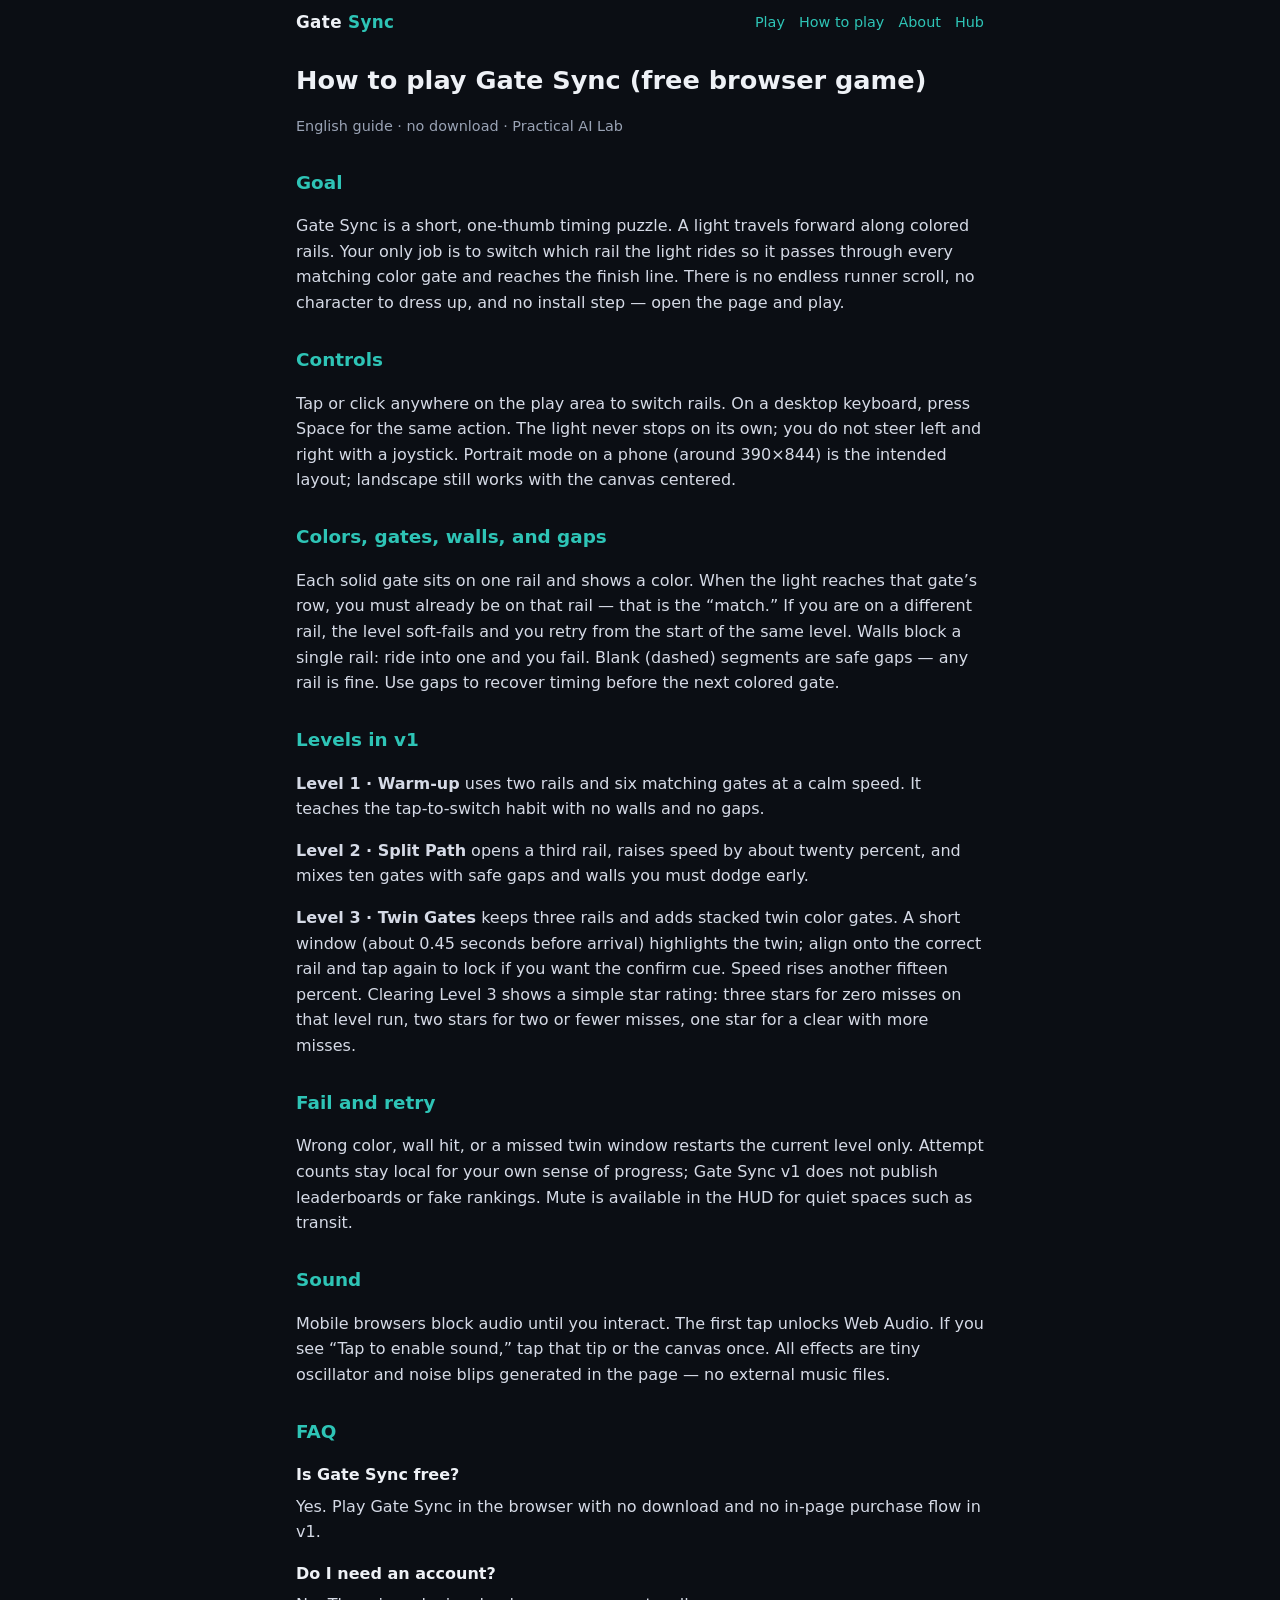
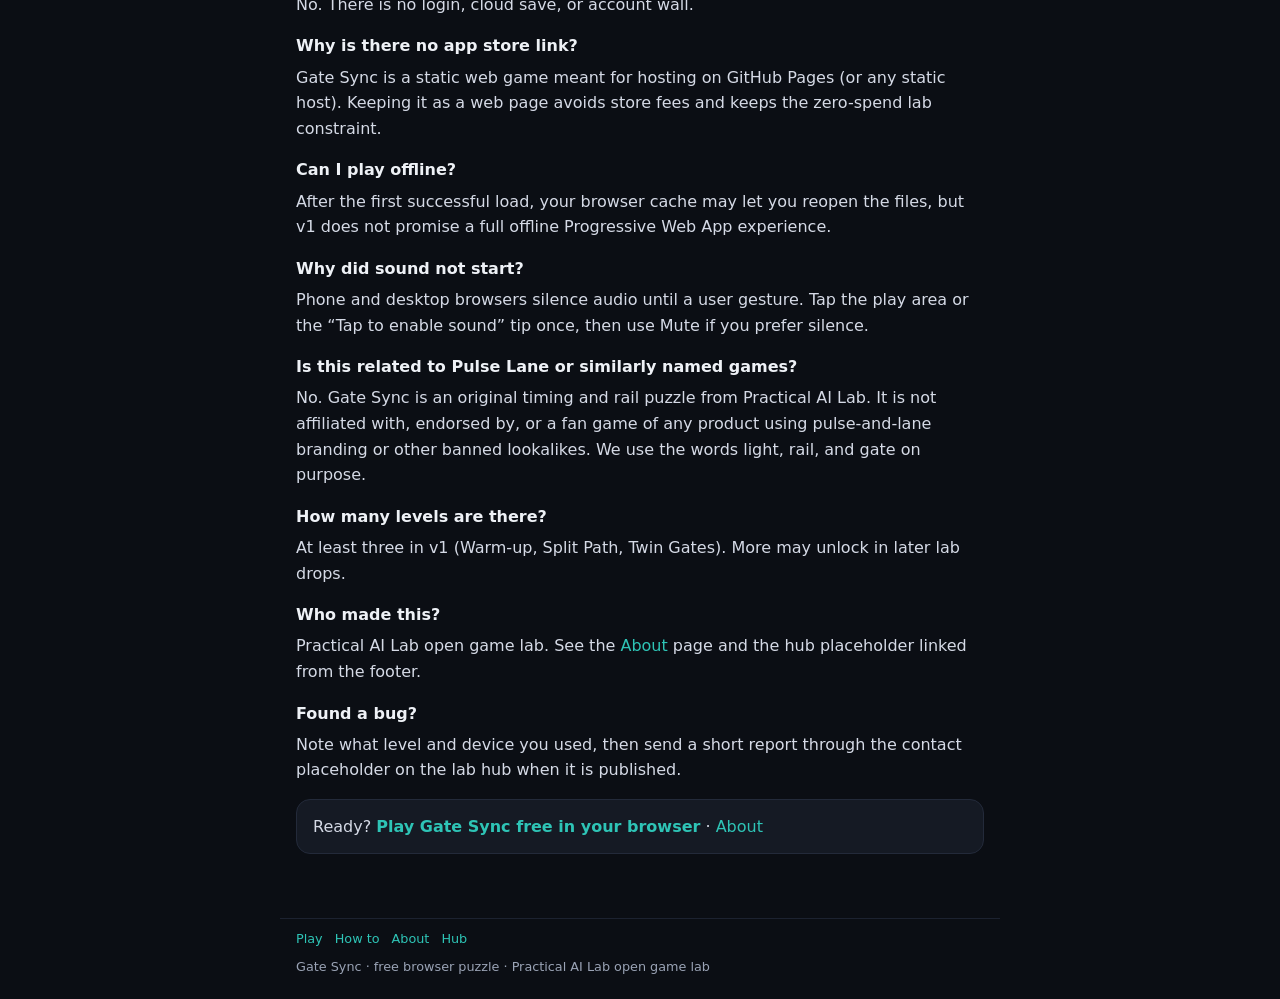
==== gate-sync/howto.html @ f9932de1 "Publish Gate Sync for GitHub Pages. Add the static game under gate-sync/, point its sitemap at the p" ====
<!DOCTYPE html>
<html lang="en">
<head>
  <meta charset="utf-8" />
  <meta name="viewport" content="width=device-width, initial-scale=1" />
  <title>How to play Gate Sync — free browser timing puzzle</title>
  <meta name="description" content="Learn Gate Sync: switch rails with one thumb, match gate colors, dodge walls, and clear Twin Gates. Free browser game FAQ." />
  <link rel="stylesheet" href="css/style.css" />
</head>
<body>
  <header class="site-header">
    <div class="brand">Gate <span>Sync</span></div>
    <nav class="nav" aria-label="Primary">
      <a href="index.html">Play</a>
      <a href="howto.html">How to play</a>
      <a href="about.html">About</a>
      <a href="index.html#hub">Hub</a>
    </nav>
  </header>

  <article class="page">
    <h1>How to play Gate Sync (free browser game)</h1>
    <p class="meta">English guide · no download · Practical AI Lab</p>

    <h2>Goal</h2>
    <p>
      Gate Sync is a short, one-thumb timing puzzle. A light travels forward along colored rails.
      Your only job is to switch which rail the light rides so it passes through every matching
      color gate and reaches the finish line. There is no endless runner scroll, no character to
      dress up, and no install step — open the page and play.
    </p>

    <h2>Controls</h2>
    <p>
      Tap or click anywhere on the play area to switch rails. On a desktop keyboard, press Space
      for the same action. The light never stops on its own; you do not steer left and right with
      a joystick. Portrait mode on a phone (around 390×844) is the intended layout; landscape still
      works with the canvas centered.
    </p>

    <h2>Colors, gates, walls, and gaps</h2>
    <p>
      Each solid gate sits on one rail and shows a color. When the light reaches that gate’s row,
      you must already be on that rail — that is the “match.” If you are on a different rail, the
      level soft-fails and you retry from the start of the same level. Walls block a single rail:
      ride into one and you fail. Blank (dashed) segments are safe gaps — any rail is fine. Use
      gaps to recover timing before the next colored gate.
    </p>

    <h2>Levels in v1</h2>
    <p>
      <strong>Level 1 · Warm-up</strong> uses two rails and six matching gates at a calm speed.
      It teaches the tap-to-switch habit with no walls and no gaps.
    </p>
    <p>
      <strong>Level 2 · Split Path</strong> opens a third rail, raises speed by about twenty
      percent, and mixes ten gates with safe gaps and walls you must dodge early.
    </p>
    <p>
      <strong>Level 3 · Twin Gates</strong> keeps three rails and adds stacked twin color gates.
      A short window (about 0.45 seconds before arrival) highlights the twin; align onto the
      correct rail and tap again to lock if you want the confirm cue. Speed rises another fifteen
      percent. Clearing Level 3 shows a simple star rating: three stars for zero misses on that
      level run, two stars for two or fewer misses, one star for a clear with more misses.
    </p>

    <h2>Fail and retry</h2>
    <p>
      Wrong color, wall hit, or a missed twin window restarts the current level only. Attempt
      counts stay local for your own sense of progress; Gate Sync v1 does not publish leaderboards
      or fake rankings. Mute is available in the HUD for quiet spaces such as transit.
    </p>

    <h2>Sound</h2>
    <p>
      Mobile browsers block audio until you interact. The first tap unlocks Web Audio. If you see
      “Tap to enable sound,” tap that tip or the canvas once. All effects are tiny oscillator and
      noise blips generated in the page — no external music files.
    </p>

    <h2>FAQ</h2>
    <dl class="faq">
      <dt>Is Gate Sync free?</dt>
      <dd>Yes. Play Gate Sync in the browser with no download and no in-page purchase flow in v1.</dd>

      <dt>Do I need an account?</dt>
      <dd>No. There is no login, cloud save, or account wall.</dd>

      <dt>Why is there no app store link?</dt>
      <dd>
        Gate Sync is a static web game meant for hosting on GitHub Pages (or any static host).
        Keeping it as a web page avoids store fees and keeps the zero-spend lab constraint.
      </dd>

      <dt>Can I play offline?</dt>
      <dd>
        After the first successful load, your browser cache may let you reopen the files, but v1
        does not promise a full offline Progressive Web App experience.
      </dd>

      <dt>Why did sound not start?</dt>
      <dd>
        Phone and desktop browsers silence audio until a user gesture. Tap the play area or the
        “Tap to enable sound” tip once, then use Mute if you prefer silence.
      </dd>

      <dt>Is this related to Pulse Lane or similarly named games?</dt>
      <dd>
        No. Gate Sync is an original timing and rail puzzle from Practical AI Lab. It is not
        affiliated with, endorsed by, or a fan game of any product using pulse-and-lane branding
        or other banned lookalikes. We use the words light, rail, and gate on purpose.
      </dd>

      <dt>How many levels are there?</dt>
      <dd>At least three in v1 (Warm-up, Split Path, Twin Gates). More may unlock in later lab drops.</dd>

      <dt>Who made this?</dt>
      <dd>
        Practical AI Lab open game lab. See the <a href="about.html">About</a> page and the hub
        placeholder linked from the footer.
      </dd>

      <dt>Found a bug?</dt>
      <dd>
        Note what level and device you used, then send a short report through the contact
        placeholder on the lab hub when it is published.
      </dd>
    </dl>

    <p class="card">
      Ready? <a href="index.html"><strong>Play Gate Sync free in your browser</strong></a>
      · <a href="about.html">About</a>
    </p>
  </article>

  <footer class="site-footer">
    <nav>
      <a href="index.html">Play</a>
      <a href="howto.html">How to</a>
      <a href="about.html">About</a>
      <a href="index.html#hub">Hub</a>
    </nav>
    <p>Gate Sync · free browser puzzle · Practical AI Lab open game lab</p>
  </footer>
</body>
</html>
---- gate-sync/css/style.css ----
/* Gate Sync — portrait-first abstract UI */
:root {
  --bg: #0b0e14;
  --panel: #151a24;
  --text: #eef1f6;
  --muted: #9aa3b5;
  --accent: #2ec4b6;
  --warn: #f4a261;
  --danger: #e85d75;
  --radius: 14px;
  --font: system-ui, -apple-system, "Segoe UI", Roboto, sans-serif;
}

* { box-sizing: border-box; }
html, body {
  margin: 0;
  padding: 0;
  background: var(--bg);
  color: var(--text);
  font-family: var(--font);
  min-height: 100%;
}
body {
  display: flex;
  flex-direction: column;
  align-items: center;
  min-height: 100vh;
}

a { color: var(--accent); text-decoration: none; }
a:hover { text-decoration: underline; }

.site-header, .site-footer {
  width: 100%;
  max-width: 720px;
  padding: 12px 16px;
}
.site-header {
  display: flex;
  flex-wrap: wrap;
  align-items: center;
  justify-content: space-between;
  gap: 8px;
}
.brand {
  font-weight: 700;
  font-size: 1.05rem;
  letter-spacing: 0.02em;
}
.brand span { color: var(--accent); }
.nav { display: flex; gap: 14px; flex-wrap: wrap; font-size: 0.9rem; }
.tagline {
  width: 100%;
  max-width: 720px;
  padding: 0 16px 8px;
  color: var(--muted);
  font-size: 0.92rem;
}

/* Game shell */
#game-shell {
  width: 100%;
  max-width: 420px;
  padding: 0 12px 16px;
  display: flex;
  flex-direction: column;
  gap: 8px;
}
#hud {
  display: flex;
  justify-content: space-between;
  align-items: center;
  gap: 8px;
  font-size: 0.85rem;
  color: var(--muted);
}
#hud-level { color: var(--text); font-weight: 600; }
#hud-stars { color: var(--warn); letter-spacing: 2px; }
#btn-mute {
  background: var(--panel);
  border: 1px solid #2a3142;
  color: var(--text);
  border-radius: 999px;
  padding: 6px 12px;
  font-size: 0.8rem;
  cursor: pointer;
}
#btn-mute[aria-pressed="true"] { color: var(--danger); }

#game-wrap {
  position: relative;
  width: 100%;
  background: #0f1219;
  border-radius: var(--radius);
  overflow: hidden;
  border: 1px solid #232a3a;
  touch-action: none;
  user-select: none;
}
#game {
  display: block;
  width: 100%;
  height: auto;
  margin: 0 auto;
  cursor: pointer;
}

#twin-hint {
  position: absolute;
  left: 50%;
  top: 12px;
  transform: translateX(-50%);
  background: rgba(244,162,97,0.92);
  color: #1a1208;
  font-size: 0.78rem;
  font-weight: 600;
  padding: 6px 12px;
  border-radius: 999px;
  white-space: nowrap;
  z-index: 3;
  pointer-events: none;
}
#twin-hint.hidden { display: none; }

#sound-tip {
  position: absolute;
  left: 50%;
  bottom: 16px;
  transform: translateX(-50%);
  background: rgba(21,26,36,0.92);
  border: 1px solid #2ec4b6;
  color: var(--text);
  font-size: 0.8rem;
  padding: 8px 14px;
  border-radius: 999px;
  z-index: 4;
  cursor: pointer;
}
#sound-tip.hidden { display: none; }

#overlay {
  position: absolute;
  inset: 0;
  background: rgba(11,14,20,0.78);
  display: flex;
  flex-direction: column;
  align-items: center;
  justify-content: center;
  gap: 10px;
  padding: 24px;
  text-align: center;
  z-index: 5;
}
#overlay.hidden { display: none; }
#overlay-title {
  font-size: 1.45rem;
  font-weight: 700;
  margin: 0;
}
#overlay-sub {
  color: var(--muted);
  font-size: 0.92rem;
  max-width: 280px;
  margin: 0;
  line-height: 1.45;
}
#overlay-btn {
  margin-top: 8px;
  background: var(--accent);
  color: #06211e;
  border: none;
  border-radius: 999px;
  padding: 12px 28px;
  font-weight: 700;
  font-size: 1rem;
  cursor: pointer;
}
#overlay-btn:active { transform: scale(0.98); }

.hint-bar {
  text-align: center;
  color: var(--muted);
  font-size: 0.8rem;
}

/* Content pages */
.page {
  width: 100%;
  max-width: 720px;
  padding: 8px 16px 48px;
  line-height: 1.6;
}
.page h1 {
  font-size: 1.6rem;
  margin: 8px 0 12px;
}
.page h2 {
  font-size: 1.15rem;
  margin-top: 1.6em;
  color: var(--accent);
}
.page p, .page li { color: #d5dae6; }
.page .meta { color: var(--muted); font-size: 0.9rem; }
.faq dt {
  font-weight: 700;
  margin-top: 1em;
  color: var(--text);
}
.faq dd {
  margin: 0.35em 0 0;
  color: #d5dae6;
}
.card {
  background: var(--panel);
  border: 1px solid #232a3a;
  border-radius: var(--radius);
  padding: 14px 16px;
  margin: 16px 0;
}
.hidden { display: none !important; }

.site-footer {
  color: var(--muted);
  font-size: 0.8rem;
  border-top: 1px solid #1c2230;
  margin-top: auto;
}
.site-footer nav { display: flex; gap: 12px; flex-wrap: wrap; margin-bottom: 6px; }

@media (min-width: 700px) {
  #game-shell { max-width: 400px; }
}
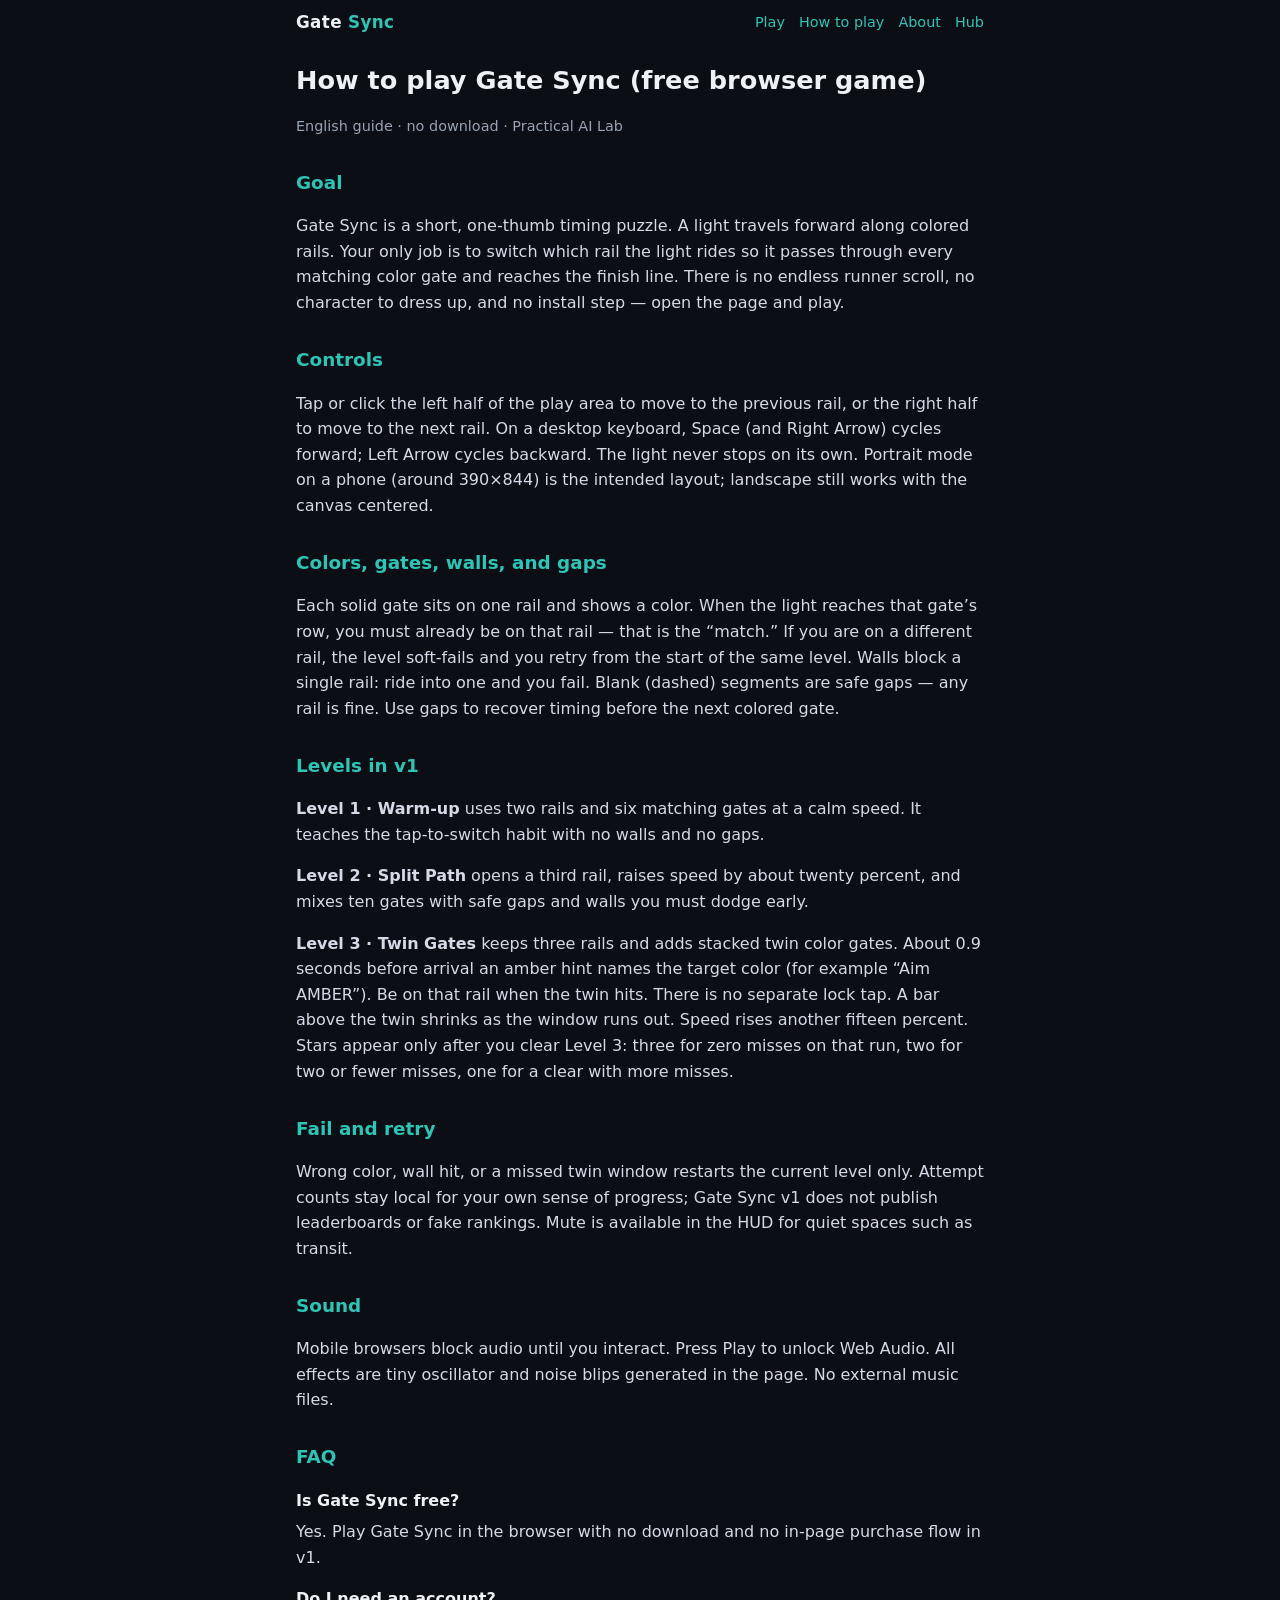
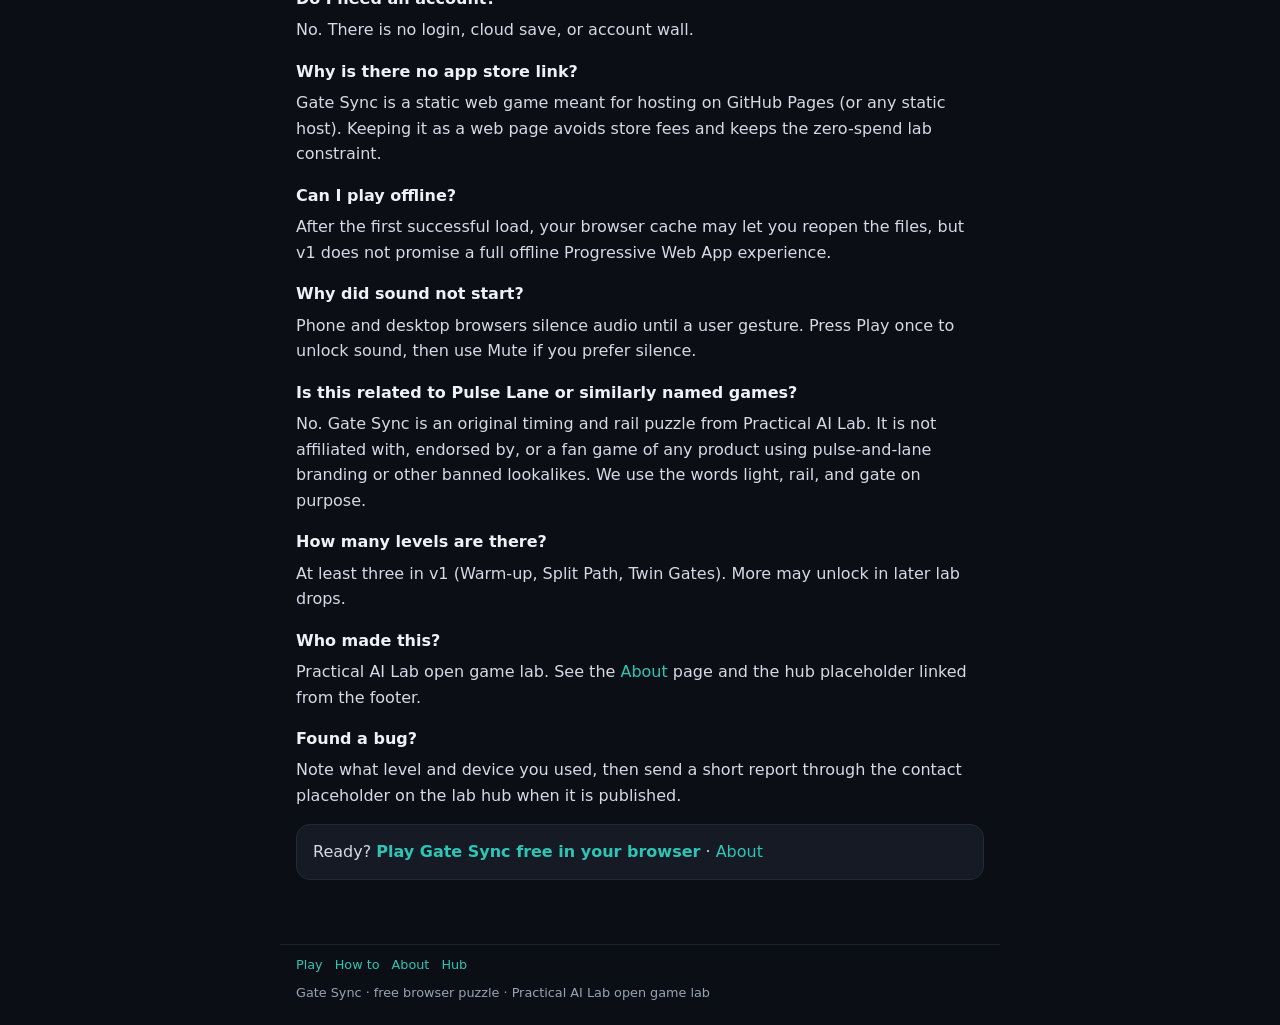
==== commit 6391cd1c: "Update Gate Sync with the QA-fixed build. Switch rails from either side, widen the later levels, dro" ====
--- a/gate-sync/howto.html
+++ b/gate-sync/howto.html
@@ -32,10 +32,10 @@
 
     <h2>Controls</h2>
     <p>
-      Tap or click anywhere on the play area to switch rails. On a desktop keyboard, press Space
-      for the same action. The light never stops on its own; you do not steer left and right with
-      a joystick. Portrait mode on a phone (around 390×844) is the intended layout; landscape still
-      works with the canvas centered.
+      Tap or click the left half of the play area to move to the previous rail, or the right half
+      to move to the next rail. On a desktop keyboard, Space (and Right Arrow) cycles forward;
+      Left Arrow cycles backward. The light never stops on its own. Portrait mode on a phone
+      (around 390×844) is the intended layout; landscape still works with the canvas centered.
     </p>
 
     <h2>Colors, gates, walls, and gaps</h2>
@@ -58,10 +58,11 @@
     </p>
     <p>
       <strong>Level 3 · Twin Gates</strong> keeps three rails and adds stacked twin color gates.
-      A short window (about 0.45 seconds before arrival) highlights the twin; align onto the
-      correct rail and tap again to lock if you want the confirm cue. Speed rises another fifteen
-      percent. Clearing Level 3 shows a simple star rating: three stars for zero misses on that
-      level run, two stars for two or fewer misses, one star for a clear with more misses.
+      About 0.9 seconds before arrival an amber hint names the target color (for example
+      “Aim AMBER”). Be on that rail when the twin hits. There is no separate lock tap. A bar
+      above the twin shrinks as the window runs out. Speed rises another fifteen percent.
+      Stars appear only after you clear Level 3: three for zero misses on that run, two for two
+      or fewer misses, one for a clear with more misses.
     </p>
 
     <h2>Fail and retry</h2>
@@ -73,9 +74,8 @@
 
     <h2>Sound</h2>
     <p>
-      Mobile browsers block audio until you interact. The first tap unlocks Web Audio. If you see
-      “Tap to enable sound,” tap that tip or the canvas once. All effects are tiny oscillator and
-      noise blips generated in the page — no external music files.
+      Mobile browsers block audio until you interact. Press Play to unlock Web Audio. All effects
+      are tiny oscillator and noise blips generated in the page. No external music files.
     </p>
 
     <h2>FAQ</h2>
@@ -100,8 +100,8 @@
 
       <dt>Why did sound not start?</dt>
       <dd>
-        Phone and desktop browsers silence audio until a user gesture. Tap the play area or the
-        “Tap to enable sound” tip once, then use Mute if you prefer silence.
+        Phone and desktop browsers silence audio until a user gesture. Press Play once to unlock
+        sound, then use Mute if you prefer silence.
       </dd>
 
       <dt>Is this related to Pulse Lane or similarly named games?</dt>
